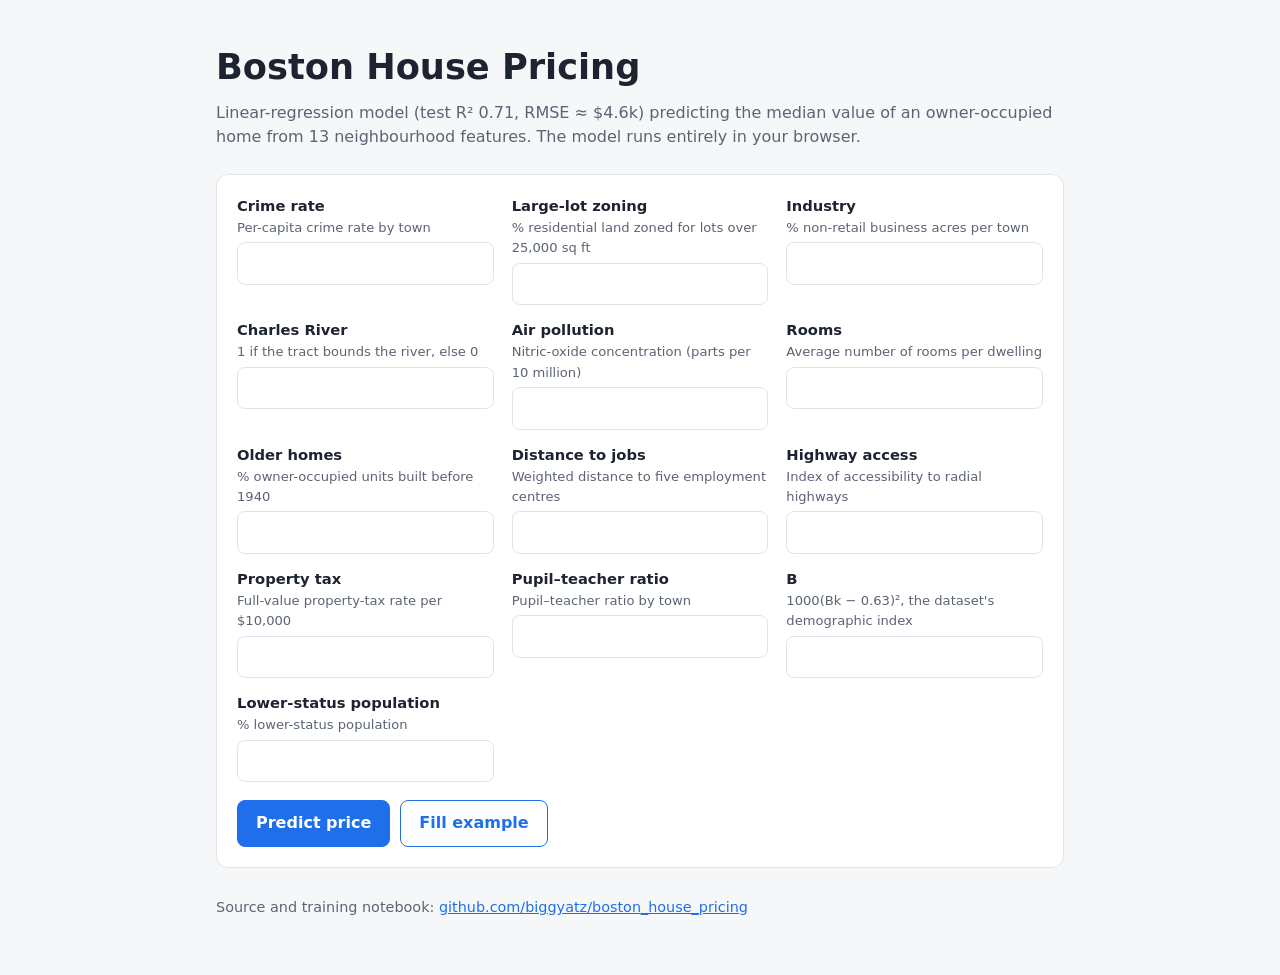
==== web/index.html @ 864f8f08 "Publish an in-browser version of the app to GitHub Pages Export the scaler and regression coefficien" ====
<!doctype html>
<html lang="en">
<head>
<meta charset="utf-8">
<meta name="viewport" content="width=device-width, initial-scale=1">
<title>Boston House Pricing</title>
<meta name="description" content="Predict Boston home values with a linear-regression model, running entirely in your browser.">
<style>
  :root { --bg:#f6f7f9; --card:#fff; --text:#1d2330; --muted:#5b6475; --accent:#1f6feb; --line:#dfe3ea; --ok:#e7f3ec; --okText:#155c33; }
  @media (prefers-color-scheme: dark) { :root { --bg:#12141a; --card:#1b1f27; --text:#e8eaf0; --muted:#a3abbb; --accent:#6ea8ff; --line:#2a303b; --ok:#16301f; --okText:#8fe0ad; } }
  * { box-sizing:border-box; }
  body { margin:0; background:var(--bg); color:var(--text); font:16px/1.55 system-ui,-apple-system,"Segoe UI",Roboto,sans-serif; }
  main { max-width:880px; margin:0 auto; padding:40px 16px 56px; }
  h1 { margin:0 0 6px; font-size:clamp(1.7rem,4vw,2.2rem); }
  .lead { color:var(--muted); margin:0 0 24px; }
  form { background:var(--card); border:1px solid var(--line); border-radius:12px; padding:20px; }
  .grid { display:grid; gap:14px 18px; grid-template-columns:repeat(auto-fit,minmax(240px,1fr)); }
  label { display:block; font-weight:600; font-size:.92rem; }
  label small { display:block; font-weight:400; color:var(--muted); font-size:.82rem; margin-bottom:4px; }
  input { width:100%; padding:9px 10px; border:1px solid var(--line); border-radius:8px; background:transparent; color:inherit; font:inherit; }
  input:focus { outline:2px solid var(--accent); outline-offset:1px; }
  .actions { display:flex; gap:10px; flex-wrap:wrap; margin-top:18px; }
  button { padding:10px 18px; border-radius:8px; border:1px solid var(--accent); font:inherit; font-weight:600; cursor:pointer; }
  button.primary { background:var(--accent); color:#fff; }
  button.secondary { background:transparent; color:var(--accent); }
  #result { margin-top:18px; padding:14px 16px; border-radius:10px; background:var(--ok); color:var(--okText); font-size:1.15rem; font-weight:600; }
  #result[hidden] { display:none; }
  footer { margin-top:28px; color:var(--muted); font-size:.9rem; }
  footer a { color:var(--accent); }
</style>
</head>
<body>
<main>
  <h1>Boston House Pricing</h1>
  <p class="lead">Linear-regression model (test R² 0.71, RMSE ≈ $4.6k) predicting the median value of an owner-occupied home from 13 neighbourhood features. The model runs entirely in your browser.</p>

  <form id="form" novalidate>
    <div class="grid" id="fields"></div>
    <div class="actions">
      <button type="submit" class="primary">Predict price</button>
      <button type="button" class="secondary" id="example">Fill example</button>
    </div>
    <div id="result" role="status" aria-live="polite" hidden></div>
  </form>

  <footer>Source and training notebook: <a href="https://github.com/biggyatz/boston_house_pricing">github.com/biggyatz/boston_house_pricing</a></footer>
</main>
<script src="predict.js"></script>
<script>
  const FIELDS = [
    ["CRIM", "Crime rate", "Per-capita crime rate by town", 0.00632],
    ["ZN", "Large-lot zoning", "% residential land zoned for lots over 25,000 sq ft", 18],
    ["INDUS", "Industry", "% non-retail business acres per town", 2.31],
    ["CHAS", "Charles River", "1 if the tract bounds the river, else 0", 0],
    ["NOX", "Air pollution", "Nitric-oxide concentration (parts per 10 million)", 0.538],
    ["RM", "Rooms", "Average number of rooms per dwelling", 6.575],
    ["AGE", "Older homes", "% owner-occupied units built before 1940", 65.2],
    ["DIS", "Distance to jobs", "Weighted distance to five employment centres", 4.09],
    ["RAD", "Highway access", "Index of accessibility to radial highways", 1],
    ["TAX", "Property tax", "Full-value property-tax rate per $10,000", 296],
    ["PTRATIO", "Pupil–teacher ratio", "Pupil–teacher ratio by town", 15.3],
    ["B", "B", "1000(Bk − 0.63)², the dataset's demographic index", 396.9],
    ["LSTAT", "Lower-status population", "% lower-status population", 4.98],
  ];
  const fields = document.getElementById("fields");
  for (const [id, name, help] of FIELDS) {
    fields.insertAdjacentHTML("beforeend",
      `<label for="${id}">${name} <small>${help}</small><input id="${id}" type="number" step="any" required></label>`);
  }
  document.getElementById("example").onclick = () => {
    for (const [id, , , example] of FIELDS) document.getElementById(id).value = example;
  };

  const modelReady = fetch("model.json").then(r => r.json());
  const result = document.getElementById("result");
  document.getElementById("form").onsubmit = async (e) => {
    e.preventDefault();
    const model = await modelReady;
    const values = model.features.map(f => parseFloat(document.getElementById(f).value));
    result.hidden = false;
    if (values.some(v => !Number.isFinite(v))) {
      result.textContent = "Please enter a number in every field.";
      return;
    }
    const price = predictPrice(model, values) * 1000;
    result.textContent = "Predicted house price: $" + Math.round(price).toLocaleString("en-US");
  };
</script>
</body>
</html>
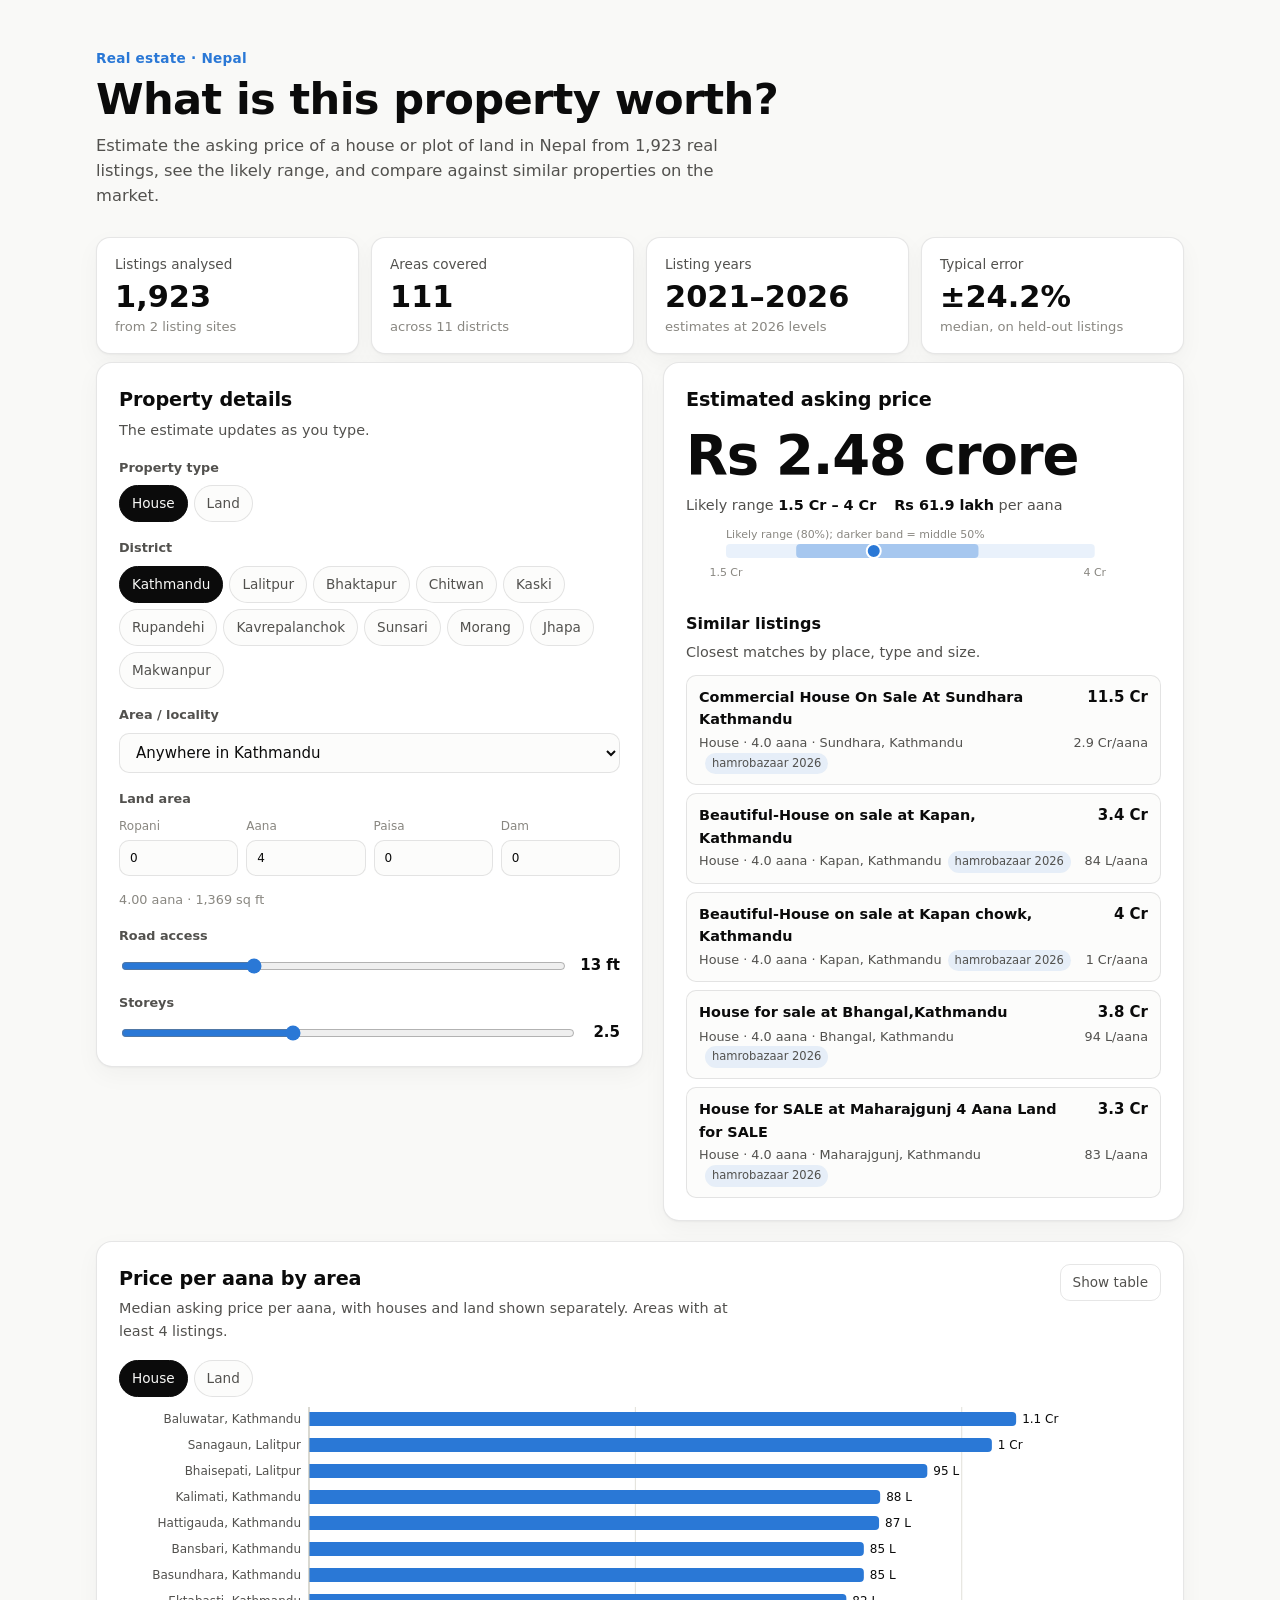
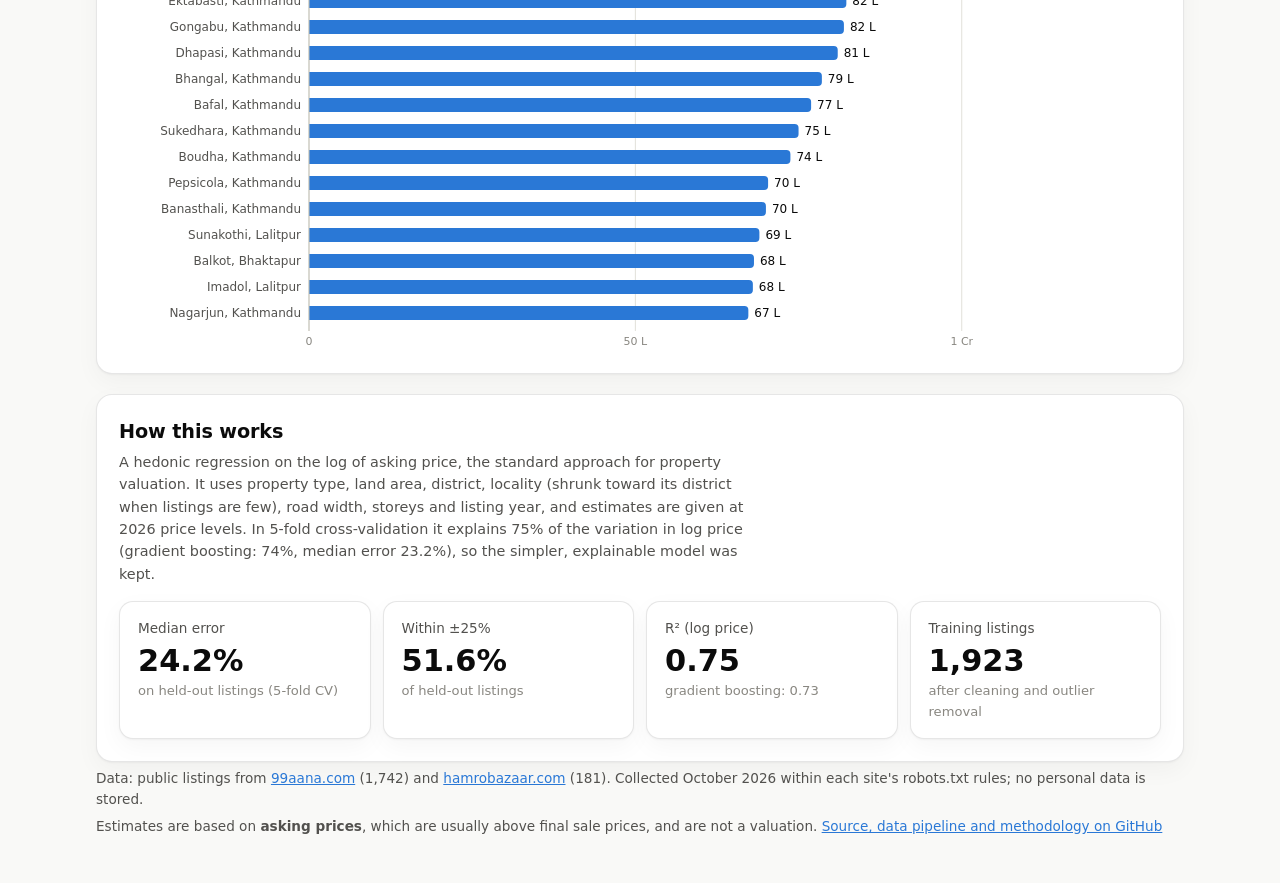
==== commit 6927e851: "Replace the Boston model with a Nepal property price estimator Collects 2,000+ real property listing" ====
--- a/web/index.html
+++ b/web/index.html
@@ -3,88 +3,84 @@
 <head>
 <meta charset="utf-8">
 <meta name="viewport" content="width=device-width, initial-scale=1">
-<title>Boston House Pricing</title>
-<meta name="description" content="Predict Boston home values with a linear-regression model, running entirely in your browser.">
-<style>
-  :root { --bg:#f6f7f9; --card:#fff; --text:#1d2330; --muted:#5b6475; --accent:#1f6feb; --line:#dfe3ea; --ok:#e7f3ec; --okText:#155c33; }
-  @media (prefers-color-scheme: dark) { :root { --bg:#12141a; --card:#1b1f27; --text:#e8eaf0; --muted:#a3abbb; --accent:#6ea8ff; --line:#2a303b; --ok:#16301f; --okText:#8fe0ad; } }
-  * { box-sizing:border-box; }
-  body { margin:0; background:var(--bg); color:var(--text); font:16px/1.55 system-ui,-apple-system,"Segoe UI",Roboto,sans-serif; }
-  main { max-width:880px; margin:0 auto; padding:40px 16px 56px; }
-  h1 { margin:0 0 6px; font-size:clamp(1.7rem,4vw,2.2rem); }
-  .lead { color:var(--muted); margin:0 0 24px; }
-  form { background:var(--card); border:1px solid var(--line); border-radius:12px; padding:20px; }
-  .grid { display:grid; gap:14px 18px; grid-template-columns:repeat(auto-fit,minmax(240px,1fr)); }
-  label { display:block; font-weight:600; font-size:.92rem; }
-  label small { display:block; font-weight:400; color:var(--muted); font-size:.82rem; margin-bottom:4px; }
-  input { width:100%; padding:9px 10px; border:1px solid var(--line); border-radius:8px; background:transparent; color:inherit; font:inherit; }
-  input:focus { outline:2px solid var(--accent); outline-offset:1px; }
-  .actions { display:flex; gap:10px; flex-wrap:wrap; margin-top:18px; }
-  button { padding:10px 18px; border-radius:8px; border:1px solid var(--accent); font:inherit; font-weight:600; cursor:pointer; }
-  button.primary { background:var(--accent); color:#fff; }
-  button.secondary { background:transparent; color:var(--accent); }
-  #result { margin-top:18px; padding:14px 16px; border-radius:10px; background:var(--ok); color:var(--okText); font-size:1.15rem; font-weight:600; }
-  #result[hidden] { display:none; }
-  footer { margin-top:28px; color:var(--muted); font-size:.9rem; }
-  footer a { color:var(--accent); }
-</style>
+<title>Nepal Property Price Estimator</title>
+<meta name="description" content="Estimate the asking price of a house or land in Nepal from real listings: Kathmandu, Lalitpur, Bhaktapur and beyond.">
+<link rel="stylesheet" href="style.css">
 </head>
 <body>
-<main>
-  <h1>Boston House Pricing</h1>
-  <p class="lead">Linear-regression model (test R² 0.71, RMSE ≈ $4.6k) predicting the median value of an owner-occupied home from 13 neighbourhood features. The model runs entirely in your browser.</p>
+<header class="top">
+  <div class="wrap">
+    <p class="eyebrow">Real estate · Nepal</p>
+    <h1>What is this property worth?</h1>
+    <p class="lead">Estimate the asking price of a house or plot of land in Nepal from <span id="lead-n">thousands of</span> real listings, see the likely range, and compare against similar properties on the market.</p>
+    <div class="kpis" id="kpis"></div>
+  </div>
+</header>
 
-  <form id="form" novalidate>
-    <div class="grid" id="fields"></div>
-    <div class="actions">
-      <button type="submit" class="primary">Predict price</button>
-      <button type="button" class="secondary" id="example">Fill example</button>
+<main class="wrap">
+  <div class="layout">
+    <section class="card" aria-labelledby="in-title">
+      <h2 id="in-title">Property details</h2>
+      <p class="sub">The estimate updates as you type.</p>
+      <div class="field"><span>Property type</span><div class="seg" id="type" role="radiogroup" aria-label="Property type"></div></div>
+      <div class="field"><span>District</span><div class="seg" id="district" role="radiogroup" aria-label="District"></div></div>
+      <label class="field"><span>Area / locality</span><select id="locality"></select></label>
+      <div class="field">
+        <span>Land area</span>
+        <div class="area-inputs" id="area-rapd">
+          <label>Ropani<input type="number" min="0" step="1" id="a-r" value="0"></label>
+          <label>Aana<input type="number" min="0" step="1" id="a-a" value="4"></label>
+          <label>Paisa<input type="number" min="0" max="3" step="1" id="a-p" value="0"></label>
+          <label>Dam<input type="number" min="0" max="3" step="1" id="a-d" value="0"></label>
+        </div>
+        <div class="area-inputs" id="area-bkd" hidden>
+          <label>Bigha<input type="number" min="0" step="1" id="b-b" value="0"></label>
+          <label>Kattha<input type="number" min="0" step="1" id="b-k" value="0"></label>
+          <label>Dhur<input type="number" min="0" step="1" id="b-d" value="12"></label>
+        </div>
+        <div class="hint" id="area-hint"></div>
+      </div>
+      <div class="field"><span id="road-l">Road access</span><div class="range-row"><input type="range" min="6" max="30" step="1" value="13" id="road" aria-labelledby="road-l"><output id="road-o">13 ft</output></div></div>
+      <div class="field" id="storey-field"><span id="st-l">Storeys</span><div class="range-row"><input type="range" min="1" max="5" step="0.5" value="2.5" id="storeys" aria-labelledby="st-l"><output id="st-o">2.5</output></div></div>
+    </section>
+
+    <section class="card" aria-labelledby="out-title">
+      <h2 id="out-title">Estimated asking price</h2>
+      <div class="hero" aria-live="polite"><span class="big" id="price">–</span></div>
+      <div class="meta" id="meta"></div>
+      <div class="chart" id="range-chart"></div>
+      <h3 style="margin:22px 0 0;font-size:1rem">Similar listings</h3>
+      <p class="sub" id="comps-sub">Closest matches by place, type and size.</p>
+      <div class="comps" id="comps"></div>
+    </section>
+  </div>
+
+  <section class="card" aria-labelledby="mkt-title">
+    <div class="card-head">
+      <div>
+        <h2 id="mkt-title">Price per aana by area</h2>
+        <p class="sub" id="mkt-sub">Median asking price per aana, with houses and land shown separately. Areas with at least 4 listings.</p>
+      </div>
+      <button class="ghost" data-table-toggle="mkt">Show table</button>
     </div>
-    <div id="result" role="status" aria-live="polite" hidden></div>
-  </form>
+    <div class="controls"><div class="chips" id="mkt-type" role="radiogroup" aria-label="Property type"></div></div>
+    <div class="chart" id="mkt-chart"></div>
+    <div class="table-view" id="mkt-table" hidden></div>
+  </section>
 
-  <footer>Source and training notebook: <a href="https://github.com/biggyatz/boston_house_pricing">github.com/biggyatz/boston_house_pricing</a></footer>
+  <section class="card" aria-labelledby="about-title">
+    <h2 id="about-title">How this works</h2>
+    <p class="sub" id="about-text"></p>
+    <div class="stats-row" id="model-stats"></div>
+  </section>
 </main>
+
+<footer class="wrap foot">
+  <p id="sources"></p>
+  <p>Estimates are based on <strong>asking prices</strong>, which are usually above final sale prices, and are not a valuation. <a href="https://github.com/biggyatz/boston_house_pricing">Source, data pipeline and methodology on GitHub</a></p>
+</footer>
+<div class="tooltip" id="tooltip" role="tooltip" hidden></div>
 <script src="predict.js"></script>
-<script>
-  const FIELDS = [
-    ["CRIM", "Crime rate", "Per-capita crime rate by town", 0.00632],
-    ["ZN", "Large-lot zoning", "% residential land zoned for lots over 25,000 sq ft", 18],
-    ["INDUS", "Industry", "% non-retail business acres per town", 2.31],
-    ["CHAS", "Charles River", "1 if the tract bounds the river, else 0", 0],
-    ["NOX", "Air pollution", "Nitric-oxide concentration (parts per 10 million)", 0.538],
-    ["RM", "Rooms", "Average number of rooms per dwelling", 6.575],
-    ["AGE", "Older homes", "% owner-occupied units built before 1940", 65.2],
-    ["DIS", "Distance to jobs", "Weighted distance to five employment centres", 4.09],
-    ["RAD", "Highway access", "Index of accessibility to radial highways", 1],
-    ["TAX", "Property tax", "Full-value property-tax rate per $10,000", 296],
-    ["PTRATIO", "Pupil–teacher ratio", "Pupil–teacher ratio by town", 15.3],
-    ["B", "B", "1000(Bk − 0.63)², the dataset's demographic index", 396.9],
-    ["LSTAT", "Lower-status population", "% lower-status population", 4.98],
-  ];
-  const fields = document.getElementById("fields");
-  for (const [id, name, help] of FIELDS) {
-    fields.insertAdjacentHTML("beforeend",
-      `<label for="${id}">${name} <small>${help}</small><input id="${id}" type="number" step="any" required></label>`);
-  }
-  document.getElementById("example").onclick = () => {
-    for (const [id, , , example] of FIELDS) document.getElementById(id).value = example;
-  };
-
-  const modelReady = fetch("model.json").then(r => r.json());
-  const result = document.getElementById("result");
-  document.getElementById("form").onsubmit = async (e) => {
-    e.preventDefault();
-    const model = await modelReady;
-    const values = model.features.map(f => parseFloat(document.getElementById(f).value));
-    result.hidden = false;
-    if (values.some(v => !Number.isFinite(v))) {
-      result.textContent = "Please enter a number in every field.";
-      return;
-    }
-    const price = predictPrice(model, values) * 1000;
-    result.textContent = "Predicted house price: $" + Math.round(price).toLocaleString("en-US");
-  };
-</script>
+<script src="app.js"></script>
 </body>
 </html>
--- a/web/style.css
+++ b/web/style.css
@@ -0,0 +1,197 @@
+:root {
+  color-scheme: light;
+  --page: #f9f9f7;
+  --surface: #fcfcfb;
+  --raised: #ffffff;
+  --text: #0b0b0b;
+  --text-2: #52514e;
+  --muted: #898781;
+  --grid: #e1e0d9;
+  --axis: #c3c2b7;
+  --border: rgba(11, 11, 11, 0.10);
+  --accent: #2a78d6;
+  --accent-wash: rgba(42, 120, 214, 0.10);
+  --fwd: #2a78d6;
+  --mid: #eb6834;
+  --def: #1baf7a;
+  --gkp: #eda100;
+  --a: #2a78d6;
+  --b: #eb6834;
+  --good: #006300;
+  --bad: #d03b3b;
+  --shadow: 0 1px 2px rgba(11, 11, 11, 0.04), 0 8px 24px rgba(11, 11, 11, 0.04);
+}
+@media (prefers-color-scheme: dark) {
+  :root:where(:not([data-theme="light"])) {
+    color-scheme: dark;
+    --page: #0d0d0d;
+    --surface: #1a1a19;
+    --raised: #1f1f1e;
+    --text: #ffffff;
+    --text-2: #c3c2b7;
+    --muted: #898781;
+    --grid: #2c2c2a;
+    --axis: #383835;
+    --border: rgba(255, 255, 255, 0.10);
+    --accent: #3987e5;
+    --accent-wash: rgba(57, 135, 229, 0.16);
+    --fwd: #3987e5;
+    --mid: #d95926;
+    --def: #199e70;
+    --gkp: #c98500;
+    --a: #3987e5;
+    --b: #d95926;
+    --good: #0ca30c;
+    --bad: #e66767;
+    --shadow: none;
+  }
+}
+:root[data-theme="dark"] {
+  color-scheme: dark;
+  --page: #0d0d0d; --surface: #1a1a19; --raised: #1f1f1e; --text: #ffffff; --text-2: #c3c2b7; --muted: #898781;
+  --grid: #2c2c2a; --axis: #383835; --border: rgba(255, 255, 255, 0.10); --accent: #3987e5; --accent-wash: rgba(57, 135, 229, 0.16);
+  --fwd: #3987e5; --mid: #d95926; --def: #199e70; --gkp: #c98500; --a: #3987e5; --b: #d95926; --good: #0ca30c; --bad: #e66767; --shadow: none;
+}
+
+* { box-sizing: border-box; }
+html { -webkit-text-size-adjust: 100%; }
+body {
+  margin: 0;
+  background: var(--page);
+  color: var(--text);
+  font: 15px/1.55 system-ui, -apple-system, "Segoe UI", Roboto, sans-serif;
+}
+.wrap { max-width: 1120px; margin: 0 auto; padding: 0 16px; }
+a { color: var(--accent); }
+code { font-size: .9em; }
+
+.top { padding: 48px 0 8px; }
+.eyebrow { margin: 0 0 6px; color: var(--accent); font-weight: 600; font-size: .85rem; letter-spacing: .02em; }
+h1 { margin: 0 0 8px; font-size: clamp(1.9rem, 4.5vw, 2.7rem); line-height: 1.15; letter-spacing: -0.015em; }
+.lead { margin: 0 0 28px; color: var(--text-2); max-width: 62ch; font-size: 1.02rem; }
+
+.kpis { display: grid; gap: 12px; grid-template-columns: repeat(auto-fit, minmax(170px, 1fr)); }
+.kpi { background: var(--raised); border: 1px solid var(--border); border-radius: 14px; padding: 16px 18px; box-shadow: var(--shadow); }
+.kpi .label { color: var(--text-2); font-size: .85rem; }
+.kpi .value { font-size: 1.9rem; font-weight: 650; line-height: 1.2; margin-top: 4px; }
+.kpi .note { color: var(--muted); font-size: .82rem; margin-top: 2px; }
+
+main { display: grid; gap: 20px; padding-top: 20px; padding-bottom: 20px; }
+.card { background: var(--raised); border: 1px solid var(--border); border-radius: 16px; padding: 22px; box-shadow: var(--shadow); min-width: 0; }
+.card-head { display: flex; justify-content: space-between; gap: 16px; align-items: flex-start; }
+h2 { margin: 0; font-size: 1.2rem; letter-spacing: -0.005em; }
+.sub { margin: 4px 0 0; color: var(--text-2); font-size: .9rem; max-width: 70ch; }
+.insight { margin: 14px 0 0; padding: 10px 14px; border-radius: 10px; background: var(--accent-wash); color: var(--text); font-size: .93rem; }
+
+.controls { display: flex; flex-wrap: wrap; gap: 12px 16px; align-items: flex-end; margin-top: 18px; }
+.select { display: grid; gap: 4px; font-size: .8rem; color: var(--text-2); font-weight: 600; min-width: 200px; }
+.select.grow { flex: 1 1 240px; }
+select, input {
+  font: inherit; color: var(--text); background: var(--surface);
+  border: 1px solid var(--border); border-radius: 10px; padding: 9px 12px; width: 100%;
+}
+select:focus, input:focus, button:focus-visible { outline: 2px solid var(--accent); outline-offset: 1px; }
+.chips { display: flex; flex-wrap: wrap; gap: 6px; }
+.chip {
+  font: inherit; font-size: .85rem; padding: 7px 12px; border-radius: 999px; cursor: pointer;
+  border: 1px solid var(--border); background: var(--surface); color: var(--text-2);
+}
+.chip[aria-checked="true"] { background: var(--text); color: var(--page); border-color: var(--text); }
+.ghost {
+  font: inherit; font-size: .85rem; white-space: nowrap; padding: 7px 12px; border-radius: 10px; cursor: pointer;
+  border: 1px solid var(--border); background: transparent; color: var(--text-2);
+}
+.ghost:hover, .chip:hover { border-color: var(--axis); }
+
+.legend { display: flex; flex-wrap: wrap; gap: 6px 16px; margin-top: 14px; font-size: .85rem; color: var(--text-2); }
+.legend:empty { display: none; }
+.legend .key { display: inline-flex; align-items: center; gap: 6px; }
+.legend .sw { width: 10px; height: 10px; border-radius: 3px; display: inline-block; }
+
+.chart { margin-top: 10px; position: relative; }
+.chart svg, .multiples svg { display: block; width: 100%; height: auto; overflow: visible; }
+.chart text, .multiples text { font-family: inherit; }
+.tick { fill: var(--muted); font-size: 11px; font-variant-numeric: tabular-nums; }
+.lbl { fill: var(--text-2); font-size: 12px; }
+.lbl-strong { fill: var(--text); font-size: 12px; font-weight: 600; }
+.val { fill: var(--text); font-size: 12px; font-variant-numeric: tabular-nums; }
+.gridline { stroke: var(--grid); stroke-width: 1; }
+.baseline { stroke: var(--axis); stroke-width: 1; }
+.guide { stroke: var(--axis); stroke-width: 1; stroke-dasharray: 4 4; }
+.dot { stroke: var(--raised); stroke-width: 2; }
+.hit { fill: transparent; cursor: pointer; }
+.dim { opacity: .25; }
+
+.multiples { display: grid; gap: 14px; grid-template-columns: repeat(auto-fit, minmax(190px, 1fr)); margin-top: 16px; }
+.panel { border: 1px solid var(--border); border-radius: 12px; padding: 12px 12px 6px; background: var(--surface); }
+.panel h3 { margin: 0; font-size: .92rem; }
+.panel .r { color: var(--text-2); font-size: .82rem; font-variant-numeric: tabular-nums; }
+.panel .r strong { color: var(--text); }
+
+.profile-cards { display: grid; gap: 12px; grid-template-columns: repeat(auto-fit, minmax(260px, 1fr)); margin-top: 16px; }
+.pcard { border: 1px solid var(--border); border-radius: 12px; padding: 14px 16px; background: var(--surface); display: grid; gap: 8px; }
+.pcard .who { display: flex; align-items: center; gap: 10px; font-weight: 650; font-size: 1.05rem; }
+.pcard .who .sw { width: 12px; height: 12px; border-radius: 4px; }
+.pcard .pos { color: var(--text-2); font-weight: 400; font-size: .85rem; }
+.pcard dl { display: grid; grid-template-columns: repeat(4, 1fr); gap: 6px; margin: 0; }
+.pcard dt { color: var(--muted); font-size: .75rem; }
+.pcard dd { margin: 0; font-weight: 600; font-variant-numeric: tabular-nums; }
+
+.table-view { margin-top: 14px; overflow-x: auto; }
+table { width: 100%; border-collapse: collapse; font-size: .88rem; }
+th, td { text-align: left; padding: 7px 10px; border-bottom: 1px solid var(--grid); white-space: nowrap; }
+th { color: var(--text-2); font-weight: 600; }
+td.n, th.n { text-align: right; font-variant-numeric: tabular-nums; }
+
+.tooltip {
+  position: fixed; z-index: 10; pointer-events: none; max-width: 260px;
+  background: var(--raised); color: var(--text); border: 1px solid var(--border); border-radius: 10px;
+  padding: 8px 10px; font-size: .82rem; box-shadow: 0 6px 24px rgba(0, 0, 0, .16);
+}
+.tooltip b { display: block; margin-bottom: 2px; }
+.tooltip .row { display: flex; justify-content: space-between; gap: 14px; color: var(--text-2); }
+.tooltip .row span:last-child { color: var(--text); font-variant-numeric: tabular-nums; }
+
+.foot { color: var(--text-2); font-size: .85rem; padding-bottom: 40px; }
+.foot p { margin: 6px 0; }
+
+@media (max-width: 560px) {
+  .card { padding: 16px; }
+  .card-head { flex-direction: column; }
+  .pcard dl { grid-template-columns: repeat(2, 1fr); }
+}
+
+/* ---- Student app additions ---- */
+.layout { display: grid; gap: 20px; grid-template-columns: minmax(0, 1.05fr) minmax(0, 1fr); align-items: start; }
+@media (max-width: 860px) { .layout { grid-template-columns: 1fr; } }
+.field { display: grid; gap: 8px; margin-top: 16px; }
+.field > span { font-size: .8rem; color: var(--text-2); font-weight: 600; }
+.seg { display: flex; flex-wrap: wrap; gap: 6px; }
+.range-row { display: flex; align-items: center; gap: 12px; }
+.range-row input[type=range] { flex: 1; padding: 0; border: 0; background: transparent; accent-color: var(--accent); }
+.range-row output { min-width: 3ch; text-align: right; font-weight: 650; font-variant-numeric: tabular-nums; }
+.hero { display: flex; align-items: baseline; gap: 12px; flex-wrap: wrap; margin-top: 14px; }
+.hero .big { font-size: 3.4rem; font-weight: 700; line-height: 1; letter-spacing: -0.02em; }
+.hero .of { color: var(--text-2); }
+.meta { display: flex; flex-wrap: wrap; gap: 8px 18px; color: var(--text-2); font-size: .9rem; margin-top: 10px; }
+.meta strong { color: var(--text); }
+.note { color: var(--muted); font-size: .82rem; margin-top: 12px; }
+.pos-bar { fill: var(--accent); }
+.neg-bar { fill: var(--bad); }
+.stats-row { display: grid; gap: 12px; grid-template-columns: repeat(auto-fit, minmax(150px, 1fr)); margin-top: 16px; }
+
+/* ---- Property app ---- */
+.area-inputs { display: grid; grid-template-columns: repeat(4, 1fr); gap: 8px; }
+.area-inputs label { display: grid; gap: 4px; font-size: .75rem; color: var(--muted); }
+.area-inputs input { padding: 8px 10px; }
+.hint { color: var(--muted); font-size: .8rem; margin-top: 6px; }
+.comps { display: grid; gap: 8px; margin-top: 12px; }
+.comp { display: grid; grid-template-columns: 1fr auto; gap: 2px 12px; padding: 10px 12px; border: 1px solid var(--border); border-radius: 10px; background: var(--surface); text-decoration: none; color: inherit; }
+.comp:hover { border-color: var(--axis); }
+.comp .t { font-weight: 600; font-size: .9rem; }
+.comp .p { font-weight: 650; text-align: right; font-variant-numeric: tabular-nums; }
+.comp .m { color: var(--text-2); font-size: .8rem; }
+.comp .m.r { text-align: right; }
+.badge { display: inline-block; font-size: .72rem; padding: 2px 7px; border-radius: 999px; background: var(--accent-wash); color: var(--text-2); margin-left: 6px; font-weight: 500; }
+
+[hidden] { display: none !important; }
